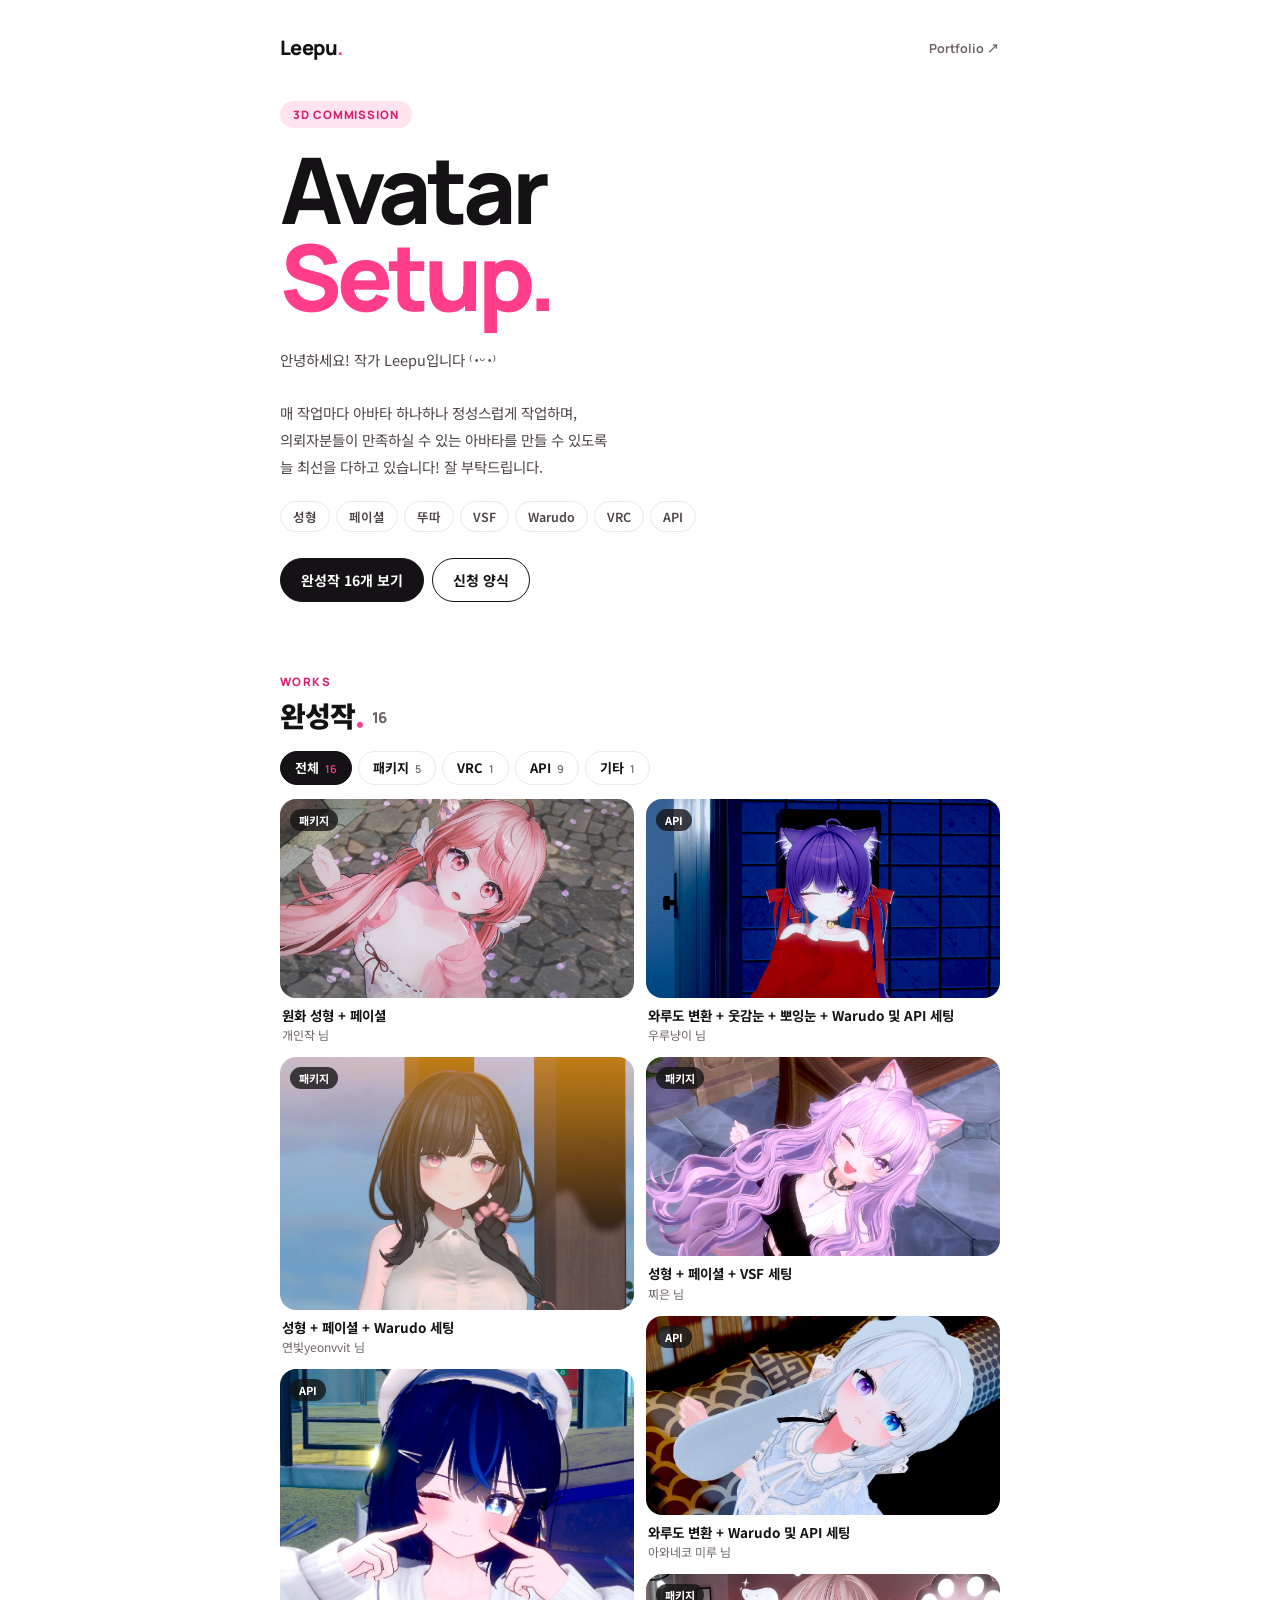
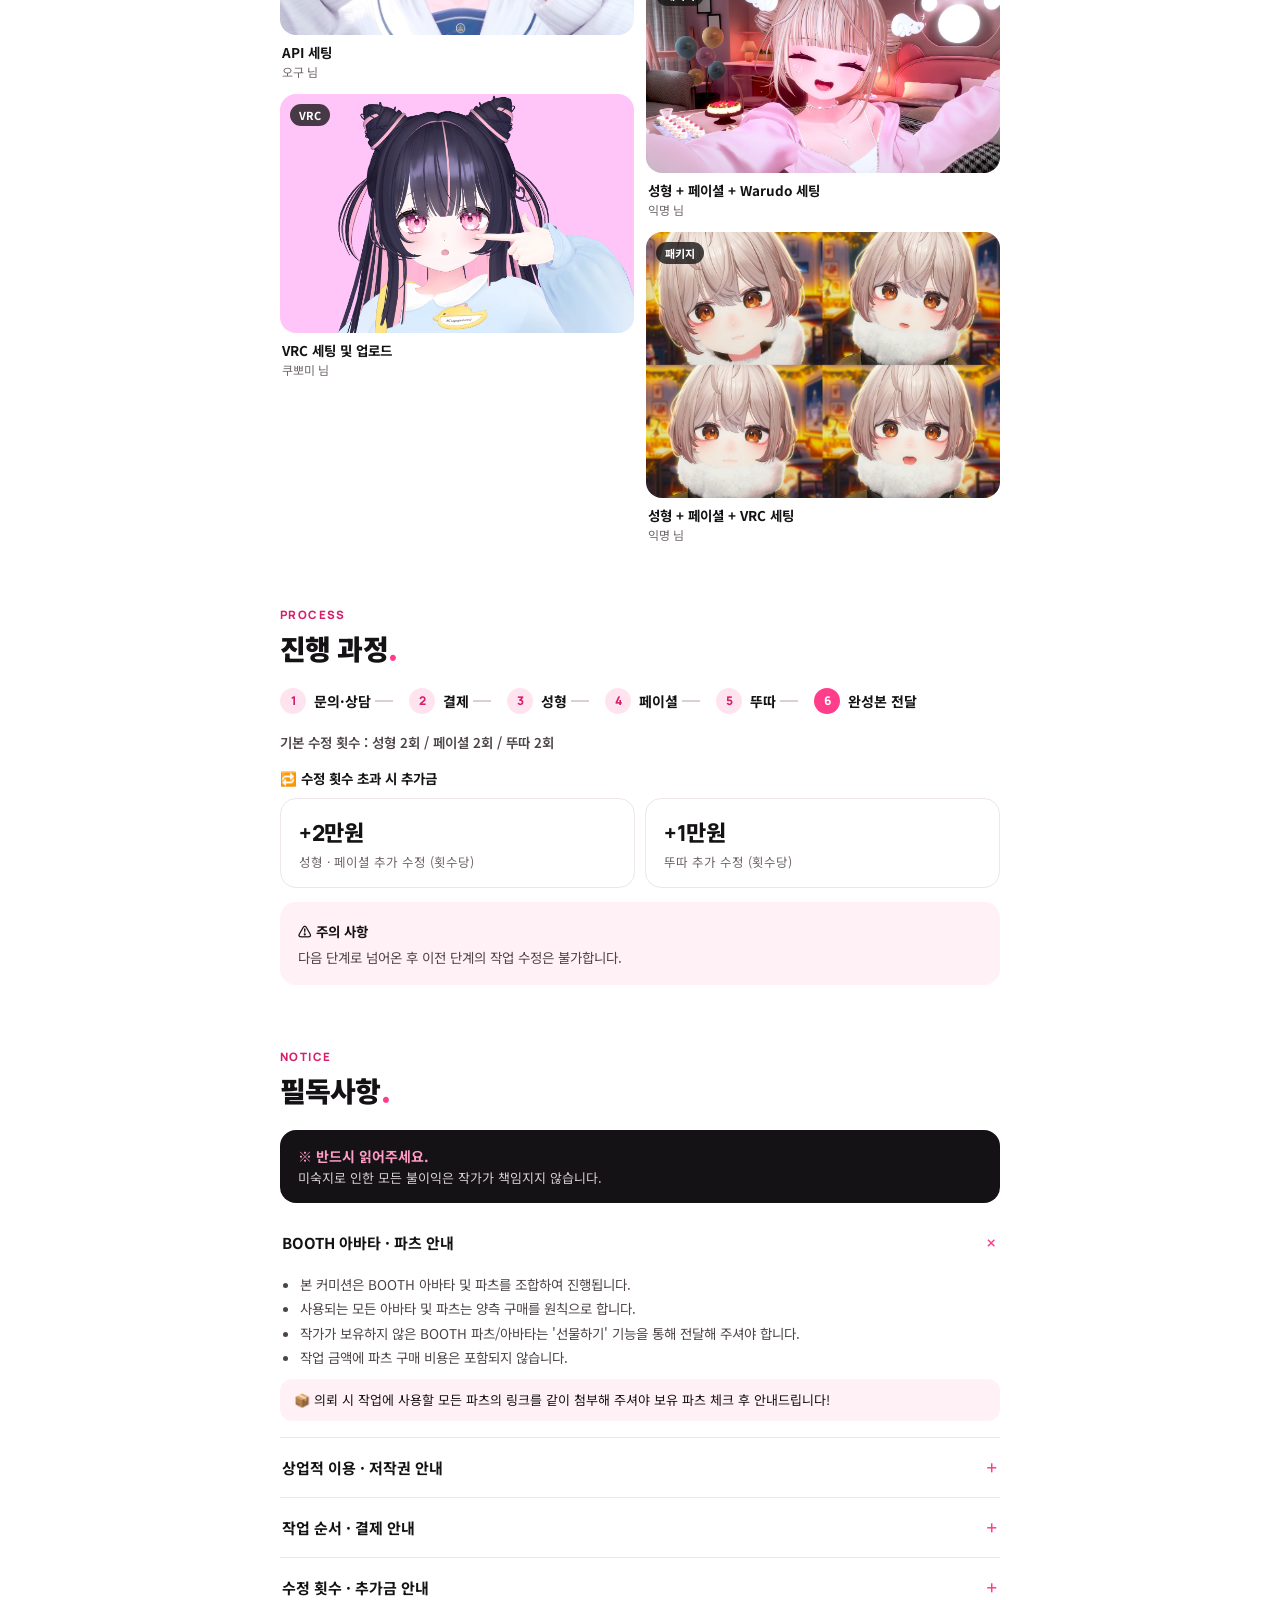
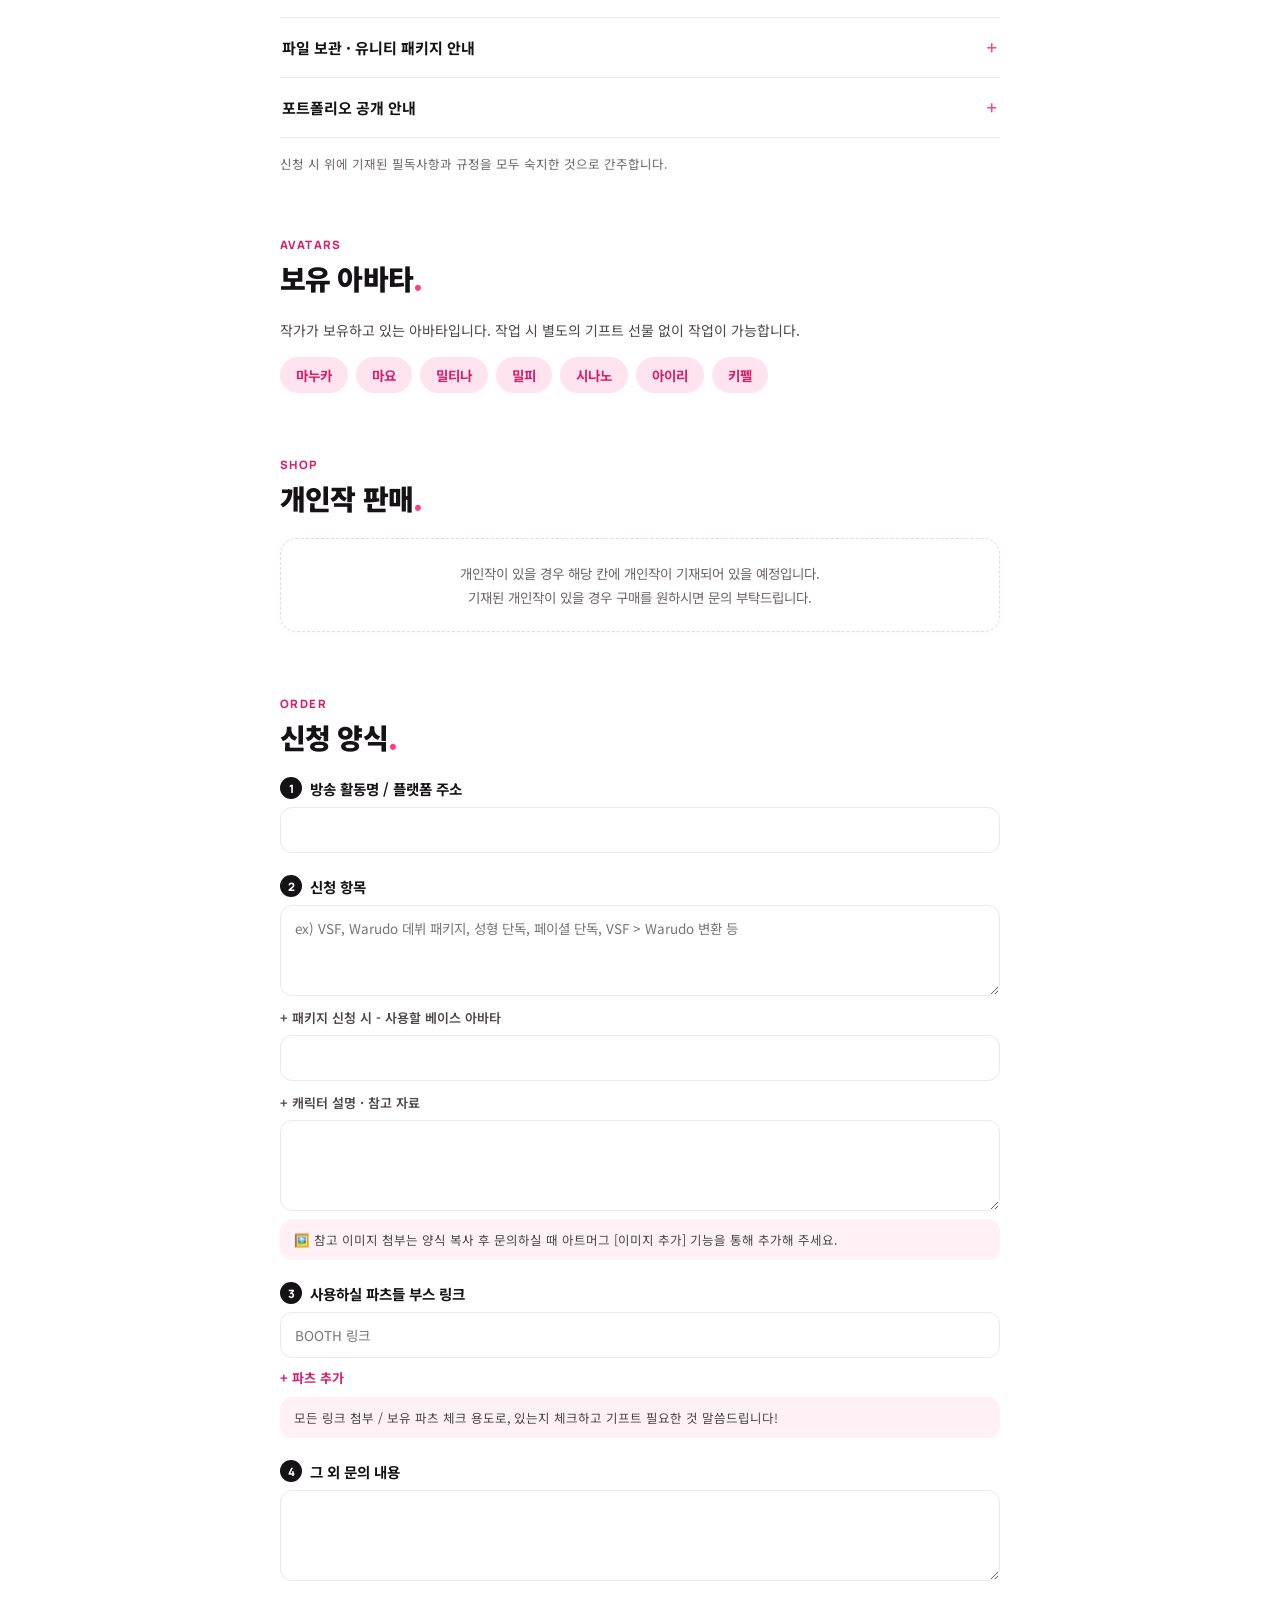
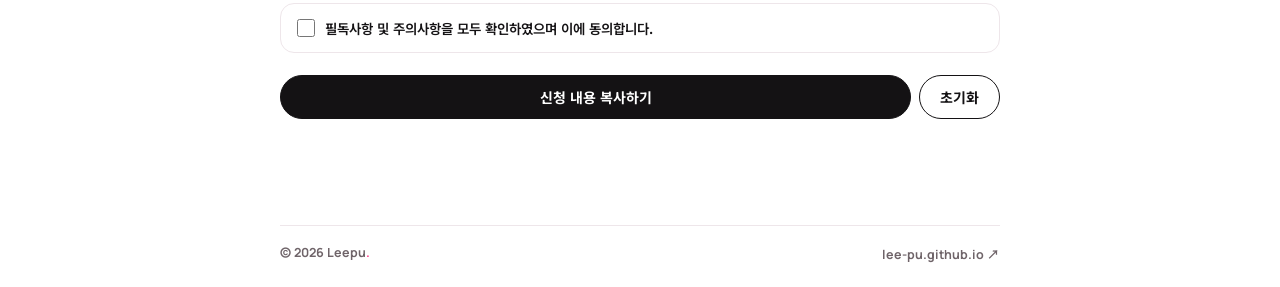
==== artmug/3d/index.html @ 81ad63f6 "ArtMug commission pages (3D, Cinemachine) Co-Authored-By: Claude Opus 5.5 <noreply@anthropic.com> Cl" ====
<!doctype html>
<html lang="ko">
<head>
<meta charset="utf-8">
<meta name="viewport" content="width=device-width, initial-scale=1">
<title>Leepu 3D 커미션</title>
<meta name="robots" content="noindex">
<link rel="icon" href="/favicon.ico" sizes="any">
<link rel="preconnect" href="https://fonts.googleapis.com">
<link rel="preconnect" href="https://fonts.gstatic.com" crossorigin>
<link href="https://fonts.googleapis.com/css2?family=Manrope:wght@500;600;700;800&family=Noto+Sans+KR:wght@400;500;600;700;900&display=swap" rel="stylesheet">
<link rel="stylesheet" href="../artmug.css?v=dev">
</head>
<body data-page="3d">
<main id="app"></main>
<script src="../artmug.js?v=dev"></script>
</body>
</html>
---- artmug/artmug.css ----
:root {
  --ink: #141214;
  --pink: #ff3d8b;
  --pink-ink: #d61f6c;
  --blush: #ffe4ef;
  --blush-2: #fff1f6;
  --line: #eee6ea;
  --muted: #6f6469;
  --en: "Manrope", "Noto Sans KR", system-ui, sans-serif;
  --kr: "Noto Sans KR", "Manrope", system-ui, sans-serif;
  --ease: cubic-bezier(.2, .8, .2, 1);
}
* { box-sizing: border-box; }
html, body { margin: 0; background: #fff; color: var(--ink); }
body { font-family: var(--en); -webkit-font-smoothing: antialiased; overflow-x: hidden; }
#app { max-width: 760px; margin: 0 auto; padding: 28px 20px 24px; }
i { font-style: normal; color: var(--pink); }
button { font: inherit; color: inherit; }
img { display: block; max-width: 100%; }

.hero { padding: 6px 0 8px; }
.topline { display: flex; justify-content: space-between; align-items: center; }
.brand { font-weight: 800; font-size: 20px; letter-spacing: -.03em; }
.site { font-size: 12.5px; font-weight: 700; color: var(--muted); text-decoration: none; }
.site:hover { color: var(--pink-ink); }
.badge { display: inline-block; margin-top: 40px; padding: 6px 13px; border-radius: 999px; background: var(--blush); color: var(--pink-ink); font-size: 11.5px; font-weight: 800; letter-spacing: .08em; }
.hero h1 { margin: 18px 0 0; font-weight: 800; font-size: clamp(46px, 12.5vw, 92px); line-height: .95; letter-spacing: -.055em; }
.hero h1 span { display: block; padding-right: .08em; }
.hero h1 .pk { color: var(--pink); }
.greet { margin: 26px 0 0; font-family: var(--kr); font-size: 14.5px; line-height: 1.85; color: #4d4448; }
.tags { display: flex; flex-wrap: wrap; gap: 6px; margin-top: 20px; }
.tags span { padding: 5px 12px; border: 1px solid var(--line); border-radius: 999px; font-family: var(--kr); font-size: 12.5px; font-weight: 600; color: #4d4448; }
.cta { display: flex; flex-wrap: wrap; gap: 8px; margin-top: 26px; }

.btn { appearance: none; height: 44px; padding: 0 20px; border-radius: 999px; border: 1.5px solid var(--ink); background: #fff; font-family: var(--kr); font-size: 14px; font-weight: 700; cursor: pointer; transition: background .2s, color .2s, border-color .2s; }
.btn:hover { border-color: var(--pink); color: var(--pink-ink); }
.btn.dark { background: var(--ink); color: #fff; }
.btn.dark:hover { background: var(--pink); border-color: var(--pink); color: #fff; }

.sec { margin-top: 64px; scroll-margin-top: 16px; }
.sec-head { margin-bottom: 20px; }
.eyebrow { display: block; font-size: 11.5px; font-weight: 800; letter-spacing: .12em; color: var(--pink-ink); }
.sec h2 { margin: 6px 0 0; font-family: var(--kr); font-size: 28px; font-weight: 900; letter-spacing: -.03em; }
.sec h2 small { font-family: var(--en); font-size: 15px; font-weight: 800; color: var(--muted); vertical-align: 4px; }
.lead { margin: 0 0 14px; font-family: var(--kr); font-size: 14px; line-height: 1.75; color: #4d4448; }

.works .sec-head { margin-bottom: 16px; }
.vgrid { display: grid; grid-template-columns: repeat(3, minmax(0, 1fr)); gap: 12px; }
.vcard { appearance: none; border: 0; padding: 0; background: none; text-align: left; cursor: pointer; display: flex; flex-direction: column; gap: 8px; }
.vthumb { position: relative; display: block; aspect-ratio: 9 / 16; border-radius: 16px; overflow: hidden; background: var(--blush-2); }
.vthumb img { width: 100%; height: 100%; object-fit: cover; transition: transform .6s var(--ease); }
.vcard:hover .vthumb img { transform: scale(1.04); }
.vthumb iframe { width: 100%; height: 100%; border: 0; display: block; }
.play { position: absolute; left: 50%; top: 50%; width: 46px; height: 46px; margin: -23px 0 0 -23px; border-radius: 50%; background: rgba(255,255,255,.92); color: var(--ink); display: grid; place-items: center; font-size: 15px; padding-left: 3px; box-shadow: 0 8px 24px -8px rgba(0,0,0,.35); transition: transform .3s var(--ease), background .2s; }
.vcard:hover .play { transform: scale(1.08); background: var(--pink); color: #fff; }
.vcard.on .play { display: none; }
.vcap { display: block; padding: 0 2px; }
.vcap b, .pcap b { display: block; font-family: var(--kr); font-size: 13.5px; font-weight: 700; line-height: 1.35; overflow: hidden; text-overflow: ellipsis; white-space: nowrap; }
.vcap small, .pcap small { display: block; margin-top: 2px; font-family: var(--kr); font-size: 12px; color: var(--muted); overflow: hidden; text-overflow: ellipsis; white-space: nowrap; }
.more-hide { display: none; }
.more { display: flex; justify-content: center; margin-top: 20px; }

.tabs { display: flex; flex-wrap: wrap; gap: 6px; margin-bottom: 14px; }
.tabs button { appearance: none; height: 34px; padding: 0 14px; border-radius: 999px; border: 1px solid var(--line); background: #fff; font-family: var(--kr); font-size: 13px; font-weight: 700; cursor: pointer; }
.tabs button small { font-family: var(--en); font-weight: 600; color: var(--muted); margin-left: 2px; }
.tabs button[aria-pressed="true"] { background: var(--ink); border-color: var(--ink); color: #fff; }
.tabs button[aria-pressed="true"] small { color: var(--pink); }
.pgrid { columns: 2; column-gap: 12px; }
.pcard { break-inside: avoid; display: block; margin-bottom: 14px; text-decoration: none; color: var(--ink); }
.pcard[hidden] { display: none; }
.pimg { position: relative; display: block; border-radius: 16px; overflow: hidden; background: var(--blush-2); }
.pimg img { width: 100%; height: auto; transition: transform .6s var(--ease); }
a.pcard:hover .pimg img { transform: scale(1.03); }
.pimg em { position: absolute; left: 10px; top: 10px; padding: 3px 9px; border-radius: 999px; background: rgba(20,18,20,.78); color: #fff; font-style: normal; font-family: var(--kr); font-size: 11px; font-weight: 700; }
.pcap { display: block; padding: 8px 2px 0; }

.steps { list-style: none; margin: 0; padding: 0; display: flex; flex-wrap: wrap; gap: 10px 0; }
.steps li { display: flex; align-items: center; gap: 8px; font-family: var(--kr); font-size: 14px; }
.steps li + li::before { content: ""; width: 18px; height: 1.5px; background: #d9cfd4; margin: 0 8px 0 4px; }
.steps .n { width: 26px; height: 26px; border-radius: 50%; display: grid; place-items: center; background: var(--blush); color: var(--pink-ink); font-family: var(--en); font-size: 12px; font-weight: 800; }
.steps li:last-child .n { background: var(--pink); color: #fff; }
.steps b { font-weight: 700; }
.rev { margin: 18px 0 0; font-family: var(--kr); font-size: 13.5px; font-weight: 600; color: #4d4448; }
.fees { margin-top: 16px; display: grid; grid-template-columns: 1fr 1fr; gap: 10px; }
.fee-h { grid-column: 1 / -1; margin: 0; font-family: var(--kr); font-size: 13.5px; font-weight: 700; }
.fee { padding: 16px 18px; border: 1px solid var(--line); border-radius: 16px; }
.fee strong { display: block; font-size: 22px; font-weight: 800; letter-spacing: -.02em; }
.fee span { display: block; margin-top: 4px; font-family: var(--kr); font-size: 12.5px; color: var(--muted); }
.caution { margin-top: 14px; padding: 16px 18px; border-radius: 16px; background: var(--blush-2); font-family: var(--kr); }
.caution b { font-size: 13.5px; }
.caution p { margin: 4px 0 0; font-size: 13.5px; line-height: 1.7; color: #4d4448; }

.must { display: flex; flex-direction: column; gap: 2px; padding: 16px 18px; border-radius: 16px; background: var(--ink); color: #fff; font-family: var(--kr); margin-bottom: 10px; }
.must b { font-size: 14px; color: #ff9cc4; }
.must span { font-size: 13px; color: #d8cfd3; }
.acc { border-bottom: 1px solid var(--line); }
.acc summary { list-style: none; display: flex; justify-content: space-between; align-items: center; gap: 12px; padding: 16px 2px; cursor: pointer; font-family: var(--kr); font-size: 15px; font-weight: 700; }
.acc summary::-webkit-details-marker { display: none; }
.acc summary span { font-family: var(--en); font-size: 20px; font-weight: 500; color: var(--pink); transition: transform .3s var(--ease); }
.acc[open] summary span { transform: rotate(45deg); }
.acc ul { margin: 0; padding: 0 2px 16px 20px; font-family: var(--kr); font-size: 13.5px; line-height: 1.8; color: #4d4448; }
.acc-note { margin: -6px 0 16px; padding: 10px 14px; border-radius: 12px; background: var(--blush-2); font-family: var(--kr); font-size: 13px; line-height: 1.7; }
.foot-note { margin: 16px 0 0; font-family: var(--kr); font-size: 12.5px; color: var(--muted); }

.chips { display: flex; flex-wrap: wrap; gap: 8px; }
.chips span { padding: 8px 16px; border-radius: 999px; background: var(--blush); color: var(--pink-ink); font-family: var(--kr); font-size: 13.5px; font-weight: 700; }
.soon { padding: 22px; border: 1.5px dashed #ecd6df; border-radius: 16px; text-align: center; }
.soon p { margin: 0; font-family: var(--kr); font-size: 13.5px; line-height: 1.8; color: var(--muted); }

.form { display: flex; flex-direction: column; gap: 22px; }
.frow { display: flex; flex-direction: column; gap: 8px; }
.frow > label { display: flex; align-items: center; gap: 8px; font-family: var(--kr); font-size: 14.5px; font-weight: 700; }
.frow > label .n { width: 22px; height: 22px; border-radius: 50%; display: grid; place-items: center; background: var(--ink); color: #fff; font-family: var(--en); font-size: 11.5px; font-weight: 800; }
.frow > label.sub { font-size: 13px; font-weight: 600; color: #4d4448; margin-top: 4px; }
.in { width: 100%; padding: 12px 14px; border: 1.5px solid var(--line); border-radius: 12px; background: #fff; font-family: var(--kr); font-size: 13.5px; color: var(--ink); outline: none; transition: border-color .2s; }
textarea.in { resize: vertical; line-height: 1.6; }
.in:focus { border-color: var(--pink); }
.list { display: flex; flex-direction: column; gap: 6px; }
.add { appearance: none; align-self: flex-start; border: 0; background: none; padding: 2px 0; font-family: var(--kr); font-size: 13px; font-weight: 700; color: var(--pink-ink); cursor: pointer; }
.fnote { margin: 0; padding: 10px 14px; border-radius: 12px; background: var(--blush-2); font-family: var(--kr); font-size: 12.5px; line-height: 1.7; color: #4d4448; }
.agree { display: flex; align-items: flex-start; gap: 10px; padding: 14px 16px; border-radius: 14px; border: 1.5px solid var(--line); font-family: var(--kr); font-size: 13.5px; font-weight: 600; cursor: pointer; }
.agree input { width: 18px; height: 18px; margin: 1px 0 0; accent-color: var(--pink); flex: none; }
.agree.shake { animation: shake .4s; border-color: var(--pink); }
@keyframes shake { 25% { transform: translateX(-4px); } 75% { transform: translateX(4px); } }
.fbtns { display: flex; gap: 8px; }
.fbtns .btn.dark { flex: 1; }
.fmsg { margin: 0; min-height: 20px; font-family: var(--kr); font-size: 13px; font-weight: 600; }
.fmsg.ok { color: var(--pink-ink); }
.fmsg.warn { color: #b3261e; }

.foot { margin-top: 64px; padding-top: 18px; border-top: 1px solid var(--line); display: flex; justify-content: space-between; font-size: 12.5px; font-weight: 700; color: var(--muted); }
.foot a { color: var(--muted); text-decoration: none; }
.foot a:hover { color: var(--pink-ink); }
.err { font-family: var(--kr); text-align: center; color: var(--muted); padding: 40px 0; }

@media (max-width: 560px) {
  #app { padding: 22px 16px 20px; }
  .badge { margin-top: 30px; }
  .vgrid { grid-template-columns: repeat(2, minmax(0, 1fr)); gap: 10px; }
  .sec { margin-top: 52px; }
  .sec h2 { font-size: 24px; }
  .fees { grid-template-columns: 1fr; }
  .steps li { font-size: 13px; }
  .steps li + li::before { width: 10px; margin: 0 6px 0 2px; }
}
@media (prefers-reduced-motion: reduce) { * { transition: none !important; animation: none !important; } }
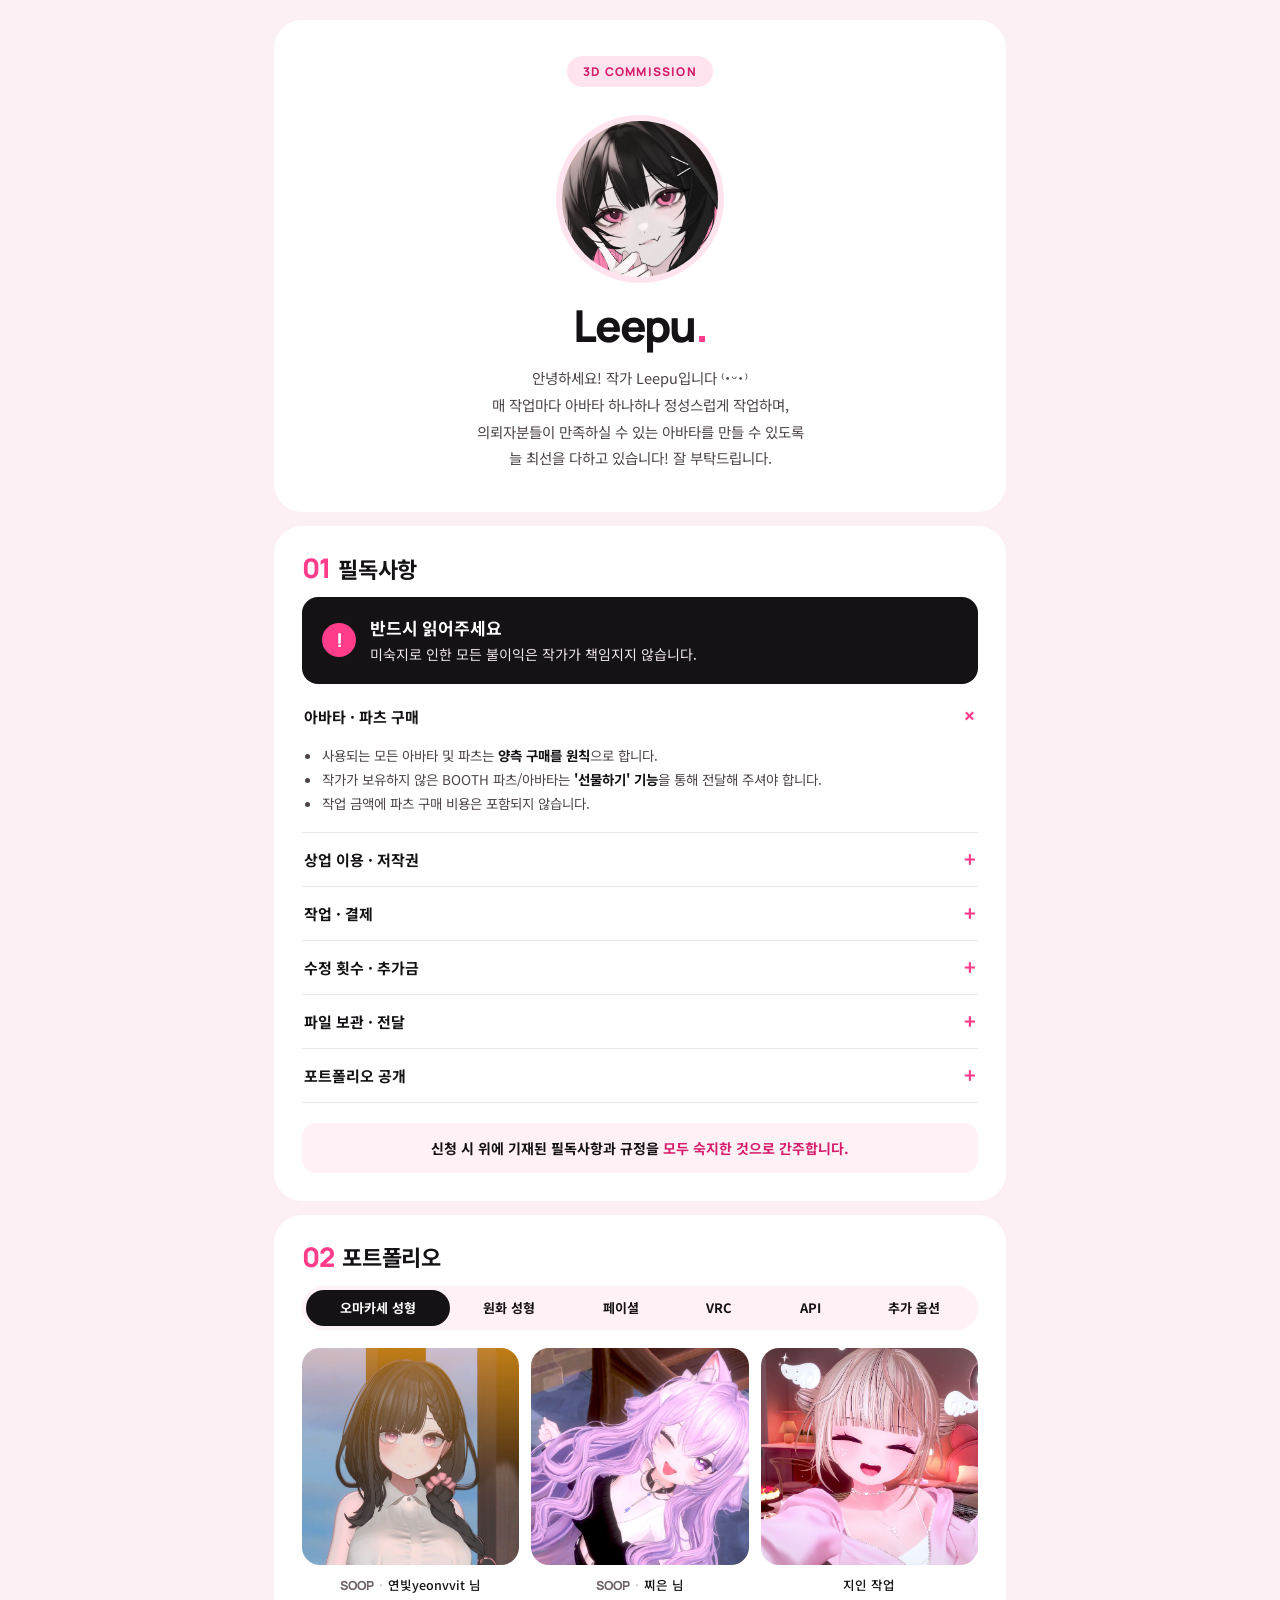
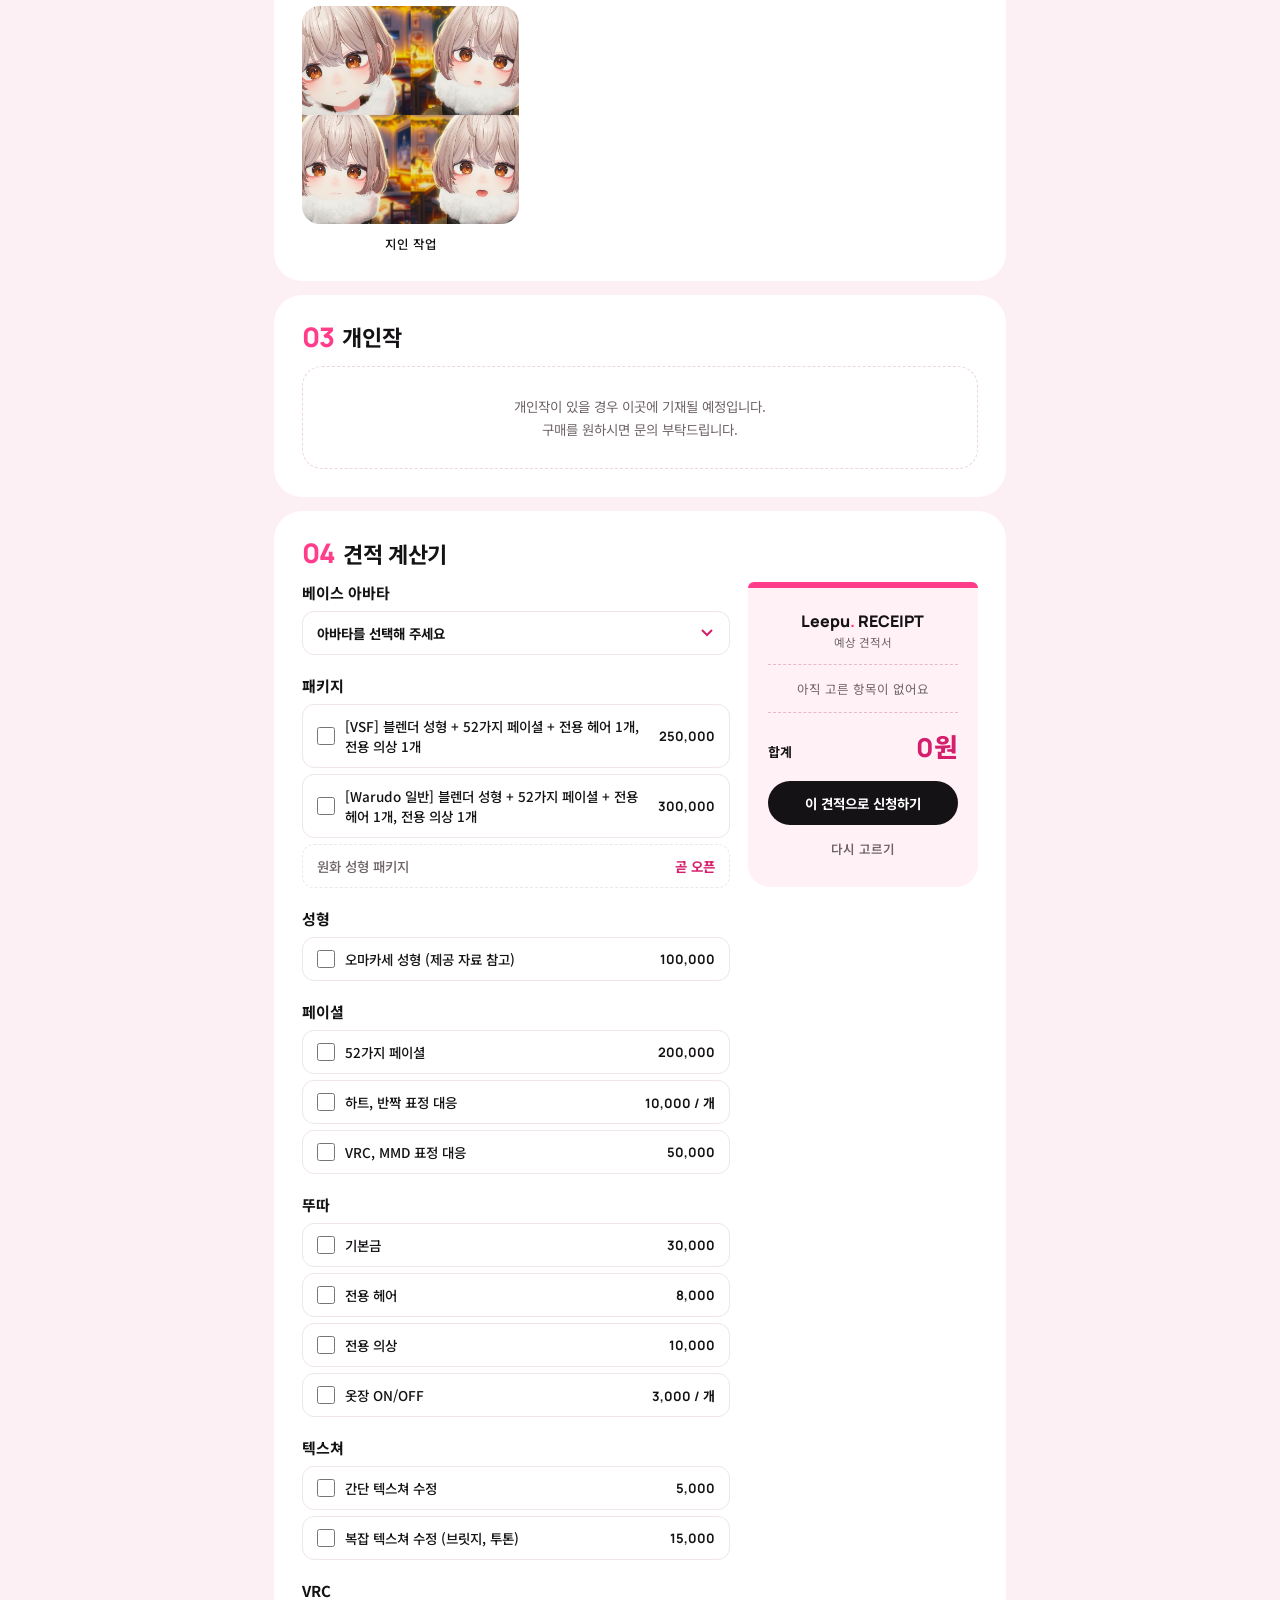
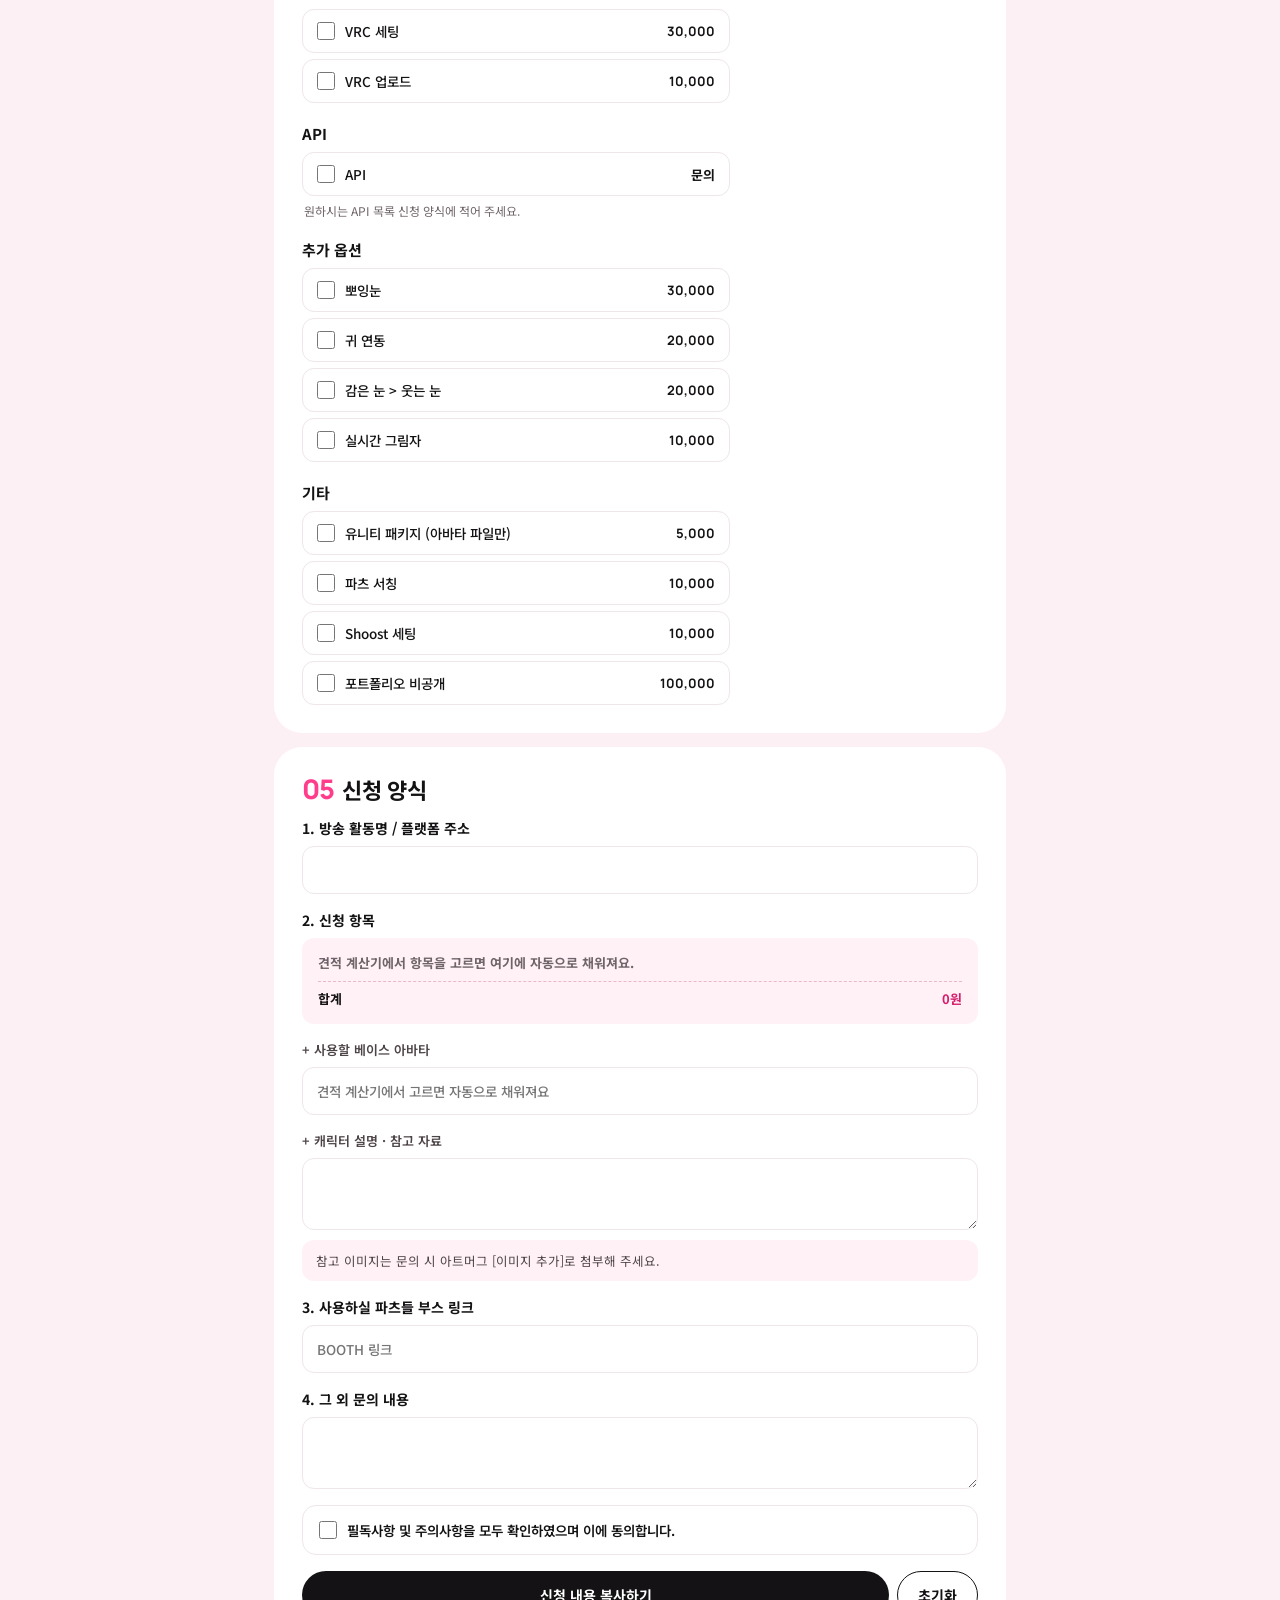
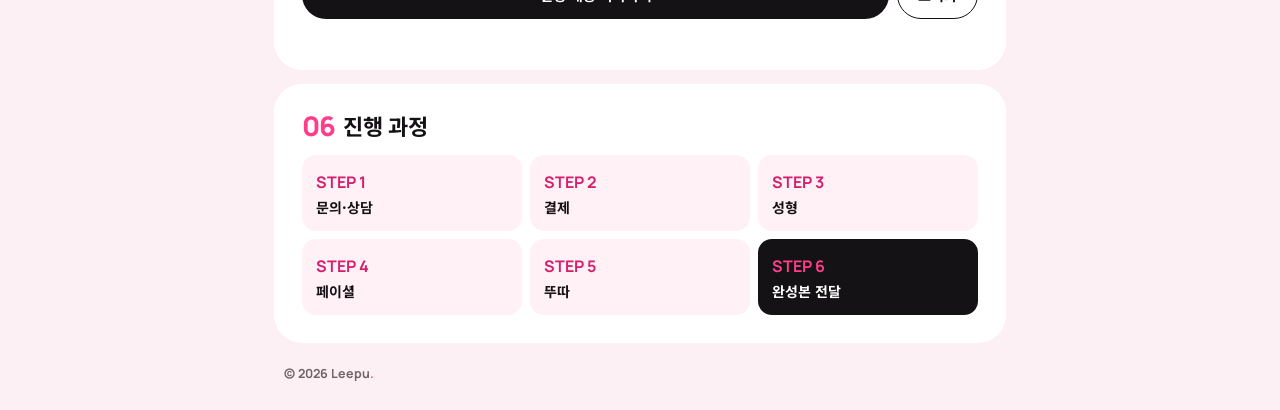
==== commit 6fb7a52b: "ArtMug commission pages (3D, Cinemachine) from design D Co-Authored-By: Claude Opus 5.5 <noreply@ant" ====
--- a/artmug/3d/index.html
+++ b/artmug/3d/index.html
@@ -5,7 +5,7 @@
 <meta name="viewport" content="width=device-width, initial-scale=1">
 <title>Leepu 3D 커미션</title>
 <meta name="robots" content="noindex">
-<link rel="icon" href="/favicon.ico" sizes="any">
+<link rel="icon" href="../../favicon.ico" sizes="any">
 <link rel="preconnect" href="https://fonts.googleapis.com">
 <link rel="preconnect" href="https://fonts.gstatic.com" crossorigin>
 <link href="https://fonts.googleapis.com/css2?family=Manrope:wght@500;600;700;800&family=Noto+Sans+KR:wght@400;500;600;700;900&display=swap" rel="stylesheet">
--- a/artmug/artmug.css
+++ b/artmug/artmug.css
@@ -1,146 +1,148 @@
-:root {
-  --ink: #141214;
-  --pink: #ff3d8b;
-  --pink-ink: #d61f6c;
-  --blush: #ffe4ef;
-  --blush-2: #fff1f6;
-  --line: #eee6ea;
-  --muted: #6f6469;
-  --en: "Manrope", "Noto Sans KR", system-ui, sans-serif;
-  --kr: "Noto Sans KR", "Manrope", system-ui, sans-serif;
-  --ease: cubic-bezier(.2, .8, .2, 1);
+:root{--ink:#141214;--pink:#ff3d8b;--pink-ink:#d61f6c;--blush:#ffe4ef;--blush2:#fff1f6;--bg:#fdf0f5;--line:#eee6ea;--muted:#6f6469;--body:#4d4448;--kr:'Noto Sans KR',system-ui,sans-serif;--en:'Manrope','Noto Sans KR',system-ui,sans-serif}
+*{box-sizing:border-box}
+html{-webkit-text-size-adjust:100%}
+body{margin:0;background:var(--bg);color:var(--ink);font-family:var(--en);-webkit-font-smoothing:antialiased;word-break:keep-all;overflow-wrap:break-word}
+a{color:inherit}
+button{font:inherit;color:inherit}
+img{display:block;max-width:100%}
+.wrap{max-width:760px;margin:0 auto;padding:20px 14px 28px;display:flex;flex-direction:column;gap:14px}
+.panel{width:100%;min-width:0;padding:28px;border-radius:28px;background:#fff}
+.sec-h{margin:0;display:flex;align-items:center;gap:8px;line-height:1}
+.sec-h .no{font-size:27px;font-weight:800;color:var(--pink);letter-spacing:-.03em}
+.sec-h .tt{font-family:var(--kr);font-size:22px;font-weight:700;letter-spacing:-.02em}
+.sec-body{margin-top:16px}
+
+.hero{padding:36px 28px 40px;text-align:center}
+.badge{display:inline-block;padding:7px 16px;border-radius:999px;background:var(--blush);color:var(--pink-ink);font-size:12px;font-weight:800;letter-spacing:.1em}
+.avatar{width:168px;height:168px;margin:28px auto 0;border-radius:50%;object-fit:cover;border:6px solid var(--blush);background:var(--blush2)}
+.logo{margin-top:20px;font-weight:800;font-size:44px;letter-spacing:-.045em;line-height:1}
+.logo i,.foot i{font-style:normal;color:var(--pink)}
+.greet{margin:18px auto 0;font-family:var(--kr);font-size:14.5px;line-height:1.85;color:var(--body)}
+
+.must{display:flex;align-items:center;gap:14px;padding:18px 20px;border-radius:16px;background:var(--ink);color:#fff;font-family:var(--kr)}
+.must .ic{flex:none;display:grid;place-items:center;width:34px;height:34px;border-radius:50%;background:var(--pink);font:800 19px var(--en)}
+.must b{display:block;font-size:17px;font-weight:700;letter-spacing:-.01em}
+.must span.t{display:block;margin-top:3px;font-size:14px;line-height:1.6;color:#f1e6eb}
+.acc-list{margin-top:6px;font-family:var(--kr)}
+.acc{border-bottom:1px solid var(--line)}
+.acc summary{display:flex;justify-content:space-between;align-items:center;padding:16px 2px;font-weight:700;font-size:15px;list-style:none;cursor:pointer}
+.acc summary::-webkit-details-marker{display:none}
+.acc summary .plus{color:var(--pink);font-size:20px;line-height:1;transition:transform .25s}
+.acc[open] summary .plus{transform:rotate(45deg)}
+.acc ul{margin:0;padding:0 2px 16px 20px;font-size:13.5px;line-height:1.8;color:var(--body)}
+.acc li b,.end b{font-weight:700;color:var(--ink)}
+.end{margin:20px 0 0;padding:14px 18px;border-radius:14px;background:var(--blush2);font-family:var(--kr);font-size:14px;font-weight:700;line-height:1.6;text-align:center}
+.end b{color:var(--pink-ink)}
+
+.tabs{position:relative;display:flex;padding:4px;border-radius:999px;background:var(--blush2);overflow-x:auto;scrollbar-width:none}
+.tabs::-webkit-scrollbar{display:none}
+.tabs .pill{position:absolute;top:4px;bottom:4px;left:0;width:0;border-radius:999px;background:var(--ink);transition:transform .45s cubic-bezier(.34,1.4,.5,1),width .45s cubic-bezier(.34,1.4,.5,1)}
+.tab{position:relative;z-index:1;flex:1 0 auto;height:36px;padding:0 12px;border:0;border-radius:999px;background:none;font:700 13px var(--kr);white-space:nowrap;cursor:pointer;transition:color .3s}
+.tab[aria-pressed="true"]{color:#fff}
+.grid{display:grid;grid-template-columns:repeat(3,minmax(0,1fr));gap:12px;margin-top:18px}
+.grid.cine{grid-template-columns:repeat(4,minmax(0,1fr));margin-top:16px}
+.card{min-width:0}
+.media{position:relative;border-radius:18px;overflow:hidden;background:var(--blush2);aspect-ratio:1/1}
+.cine .media{border-radius:16px;aspect-ratio:9/16}
+.media img,.media video{width:100%;height:100%;object-fit:cover;transition:transform .5s}
+.card:hover .media img{transform:scale(1.04)}
+.media iframe{position:absolute;inset:0;width:100%;height:100%;border:0}
+.play{position:absolute;inset:0;display:grid;place-items:center;border:0;background:rgba(20,18,20,.15);cursor:pointer}
+.play span{display:grid;place-items:center;width:52px;height:52px;padding-left:4px;border-radius:50%;background:rgba(255,255,255,.92);color:var(--pink);font-size:19px}
+.cine .play span{width:46px;height:46px;font-size:17px}
+.cap{padding:10px 2px 0;text-align:center;font-family:var(--kr);font-size:12.5px;font-weight:500;white-space:nowrap;overflow:hidden;text-overflow:ellipsis}
+.cap .pf{font-family:var(--en);font-weight:800;letter-spacing:-.01em;color:var(--muted)}
+.cap .dot{margin:0 5px;color:#c9bcc2}
+.cap2{text-align:center;font-family:var(--kr);font-size:11.5px;color:var(--muted);white-space:nowrap;overflow:hidden;text-overflow:ellipsis}
+.more{margin-top:16px;text-align:center}
+.btn-line{height:42px;padding:0 22px;border:1.5px solid var(--ink);border-radius:999px;background:#fff;font:700 13.5px var(--kr);cursor:pointer}
+.btn-line:hover{background:var(--ink);color:#fff}
+.empty{padding:28px 20px;border-radius:20px;border:1.5px dashed #ecd6df;text-align:center;font-family:var(--kr);font-size:13.5px;line-height:1.7;color:var(--muted)}
+
+.est{display:flex;flex-wrap:wrap;gap:18px;align-items:flex-start}
+.est-l{flex:999 1 360px;min-width:0;display:flex;flex-direction:column;gap:20px}
+.g-h{margin-bottom:8px;font-family:var(--kr);font-size:15px;font-weight:700}
+.g-h.sub{margin-bottom:6px;font-size:13px;font-weight:600;color:var(--body)}
+.g-items{display:flex;flex-direction:column;gap:6px}
+.g-note{margin:6px 2px 0;font-family:var(--kr);font-size:12px;color:var(--muted)}
+.opt{display:flex;align-items:center;gap:10px;padding:11px 14px;border-radius:12px;border:1px solid var(--line);background:#fff;cursor:pointer;font:500 13.5px var(--kr)}
+.opt:hover{border-color:#ffb3cf}
+.opt.on{border-color:var(--pink);background:var(--blush2)}
+.opt input{width:18px;height:18px;margin:0;accent-color:var(--pink);flex:none}
+.opt .lb{flex:1;min-width:0}
+.opt .pr{font:700 13px var(--en);white-space:nowrap}
+.soon{display:flex;justify-content:space-between;gap:10px;padding:11px 14px;border-radius:12px;border:1.5px dashed var(--line);font:500 13.5px var(--kr);color:var(--muted)}
+.soon b{color:var(--pink-ink)}
+.qty{display:flex;align-items:center;justify-content:flex-end;gap:8px;font:500 12.5px var(--kr);color:var(--muted)}
+.qty button{width:30px;height:30px;border-radius:50%;border:1px solid var(--line);background:#fff;cursor:pointer}
+.qty b{min-width:18px;text-align:center;color:var(--ink)}
+.in{width:100%;padding:13px 14px;border:1.5px solid var(--line);border-radius:12px;font:500 13.5px var(--kr);color:var(--ink);background:#fff}
+.in:focus{outline:none;border-color:var(--pink)}
+textarea.in{resize:vertical;min-height:72px}
+.sel{appearance:none;-webkit-appearance:none;cursor:pointer;padding-right:40px;font-weight:700;background:#fff url("data:image/svg+xml,%3Csvg xmlns='http://www.w3.org/2000/svg' width='12' height='8'%3E%3Cpath d='M1 1l5 5 5-5' fill='none' stroke='%23d61f6c' stroke-width='2'/%3E%3C/svg%3E") no-repeat right 16px center}
+.receipt{flex:1 1 230px;min-width:0;position:sticky;top:16px;padding:22px 20px;border-radius:6px 6px 22px 22px;background:var(--blush2);border-top:6px solid var(--pink);font-family:var(--kr)}
+.rc-t{text-align:center;font:800 16px var(--en)}
+.rc-t i{font-style:normal;color:var(--pink)}
+.rc-s{text-align:center;font-size:11.5px;color:var(--muted);margin-top:2px}
+.rc-hr{margin:14px 0;border-top:1.5px dashed #e8b9cc}
+.rc-empty{margin:0;font-size:12.5px;color:var(--muted);text-align:center}
+.rc-list{display:flex;flex-direction:column;gap:8px}
+.rc-row{display:flex;justify-content:space-between;gap:10px;font-size:12.5px}
+.rc-row span:last-child{white-space:nowrap;font:700 12.5px var(--en)}
+.rc-total{display:flex;justify-content:space-between;align-items:baseline}
+.rc-total span:first-child{font-size:13px;font-weight:700}
+.rc-total span:last-child{font:800 26px var(--en);color:var(--pink-ink)}
+.btn-dark{display:flex;align-items:center;justify-content:center;width:100%;height:44px;margin-top:16px;border:0;border-radius:999px;background:var(--ink);color:#fff;font:700 13.5px var(--kr);cursor:pointer}
+.btn-text{display:block;width:100%;margin-top:6px;height:34px;border:0;background:none;color:var(--muted);font:600 12.5px var(--kr);cursor:pointer}
+
+.form{display:flex;flex-direction:column;gap:16px;font-family:var(--kr)}
+.fl{display:flex;flex-direction:column;gap:8px;font-size:14px;font-weight:700}
+.fl.sub{font-size:13px;font-weight:600;color:var(--body)}
+.fnote{margin:-6px 0 0;padding:10px 14px;border-radius:12px;background:var(--blush2);font-size:12.5px;line-height:1.7;color:var(--body)}
+.picked{padding:14px 16px;border-radius:12px;background:var(--blush2);font-size:13px;line-height:1.7}
+.picked .hint{color:var(--muted)}
+.picked .row{display:flex;justify-content:space-between;gap:10px}
+.picked .row span:last-child{white-space:nowrap;font:700 13px var(--en)}
+.picked .sum{display:flex;justify-content:space-between;margin-top:6px;padding-top:6px;border-top:1px dashed #e8b9cc;font-weight:700}
+.picked .sum span:last-child{color:var(--pink-ink)}
+.choose{display:flex;flex-direction:column;gap:14px}
+.choose-total{display:flex;justify-content:space-between;align-items:baseline;padding:14px 16px;border-radius:12px;background:var(--blush2)}
+.choose-total span:first-child{font-size:13px;font-weight:700}
+.choose-total span:last-child{font:800 20px var(--en);color:var(--pink-ink)}
+.agree{display:flex;gap:10px;align-items:center;padding:14px 16px;border-radius:14px;border:1.5px solid var(--line);font-size:13.5px;font-weight:600;cursor:pointer}
+.agree input{width:18px;height:18px;margin:0;accent-color:var(--pink);flex:none}
+.agree.shake{animation:shake .4s}
+@keyframes shake{25%{transform:translateX(-5px)}75%{transform:translateX(5px)}}
+.fbtns{display:flex;gap:8px}
+.fbtns .go{flex:1;height:48px;border:0;border-radius:999px;background:var(--ink);color:#fff;font:700 14px var(--kr);cursor:pointer}
+.fbtns .rs{height:48px;padding:0 20px;border:1.5px solid var(--ink);border-radius:999px;background:#fff;font:700 14px var(--kr);cursor:pointer}
+.fmsg{margin:-6px 0 0;min-height:1em;font-size:13px;font-weight:600;text-align:center}
+.fmsg.ok{color:var(--pink-ink)}
+.fmsg.warn{color:#c2410c}
+
+.steps{list-style:none;margin:0;padding:0;display:grid;grid-template-columns:repeat(3,minmax(0,1fr));gap:8px;font-family:var(--kr)}
+.steps li{padding:14px;border-radius:14px;background:var(--blush2)}
+.steps li b{font-family:var(--en);color:var(--pink-ink)}
+.steps li div{margin-top:4px;font-weight:700;font-size:14px}
+.steps li:last-child{background:var(--ink);color:#fff}
+.steps li:last-child b{color:var(--pink)}
+.foot{padding:8px 10px 0;font-size:12.5px;font-weight:700;color:var(--muted)}
+.err{padding:40px 20px;text-align:center;font-family:var(--kr);color:var(--muted)}
+
+@media (max-width:600px){
+  .wrap{padding:12px 10px 20px;gap:10px}
+  .panel{padding:22px 18px;border-radius:22px}
+  .hero{padding:30px 18px 32px}
+  .avatar{width:132px;height:132px;margin-top:22px}
+  .logo{font-size:38px}
+  .greet{font-size:13.5px}
+  .greet br{display:none}
+  .grid{grid-template-columns:repeat(2,minmax(0,1fr));gap:10px}
+  .grid.cine{grid-template-columns:repeat(2,minmax(0,1fr))}
+  .steps{grid-template-columns:repeat(2,minmax(0,1fr))}
+  .receipt{position:static}
+  .must{padding:16px}
+  .must b{font-size:16px}
+  .must span.t{font-size:13px}
 }
-* { box-sizing: border-box; }
-html, body { margin: 0; background: #fff; color: var(--ink); }
-body { font-family: var(--en); -webkit-font-smoothing: antialiased; overflow-x: hidden; }
-#app { max-width: 760px; margin: 0 auto; padding: 28px 20px 24px; }
-i { font-style: normal; color: var(--pink); }
-button { font: inherit; color: inherit; }
-img { display: block; max-width: 100%; }
-
-.hero { padding: 6px 0 8px; }
-.topline { display: flex; justify-content: space-between; align-items: center; }
-.brand { font-weight: 800; font-size: 20px; letter-spacing: -.03em; }
-.site { font-size: 12.5px; font-weight: 700; color: var(--muted); text-decoration: none; }
-.site:hover { color: var(--pink-ink); }
-.badge { display: inline-block; margin-top: 40px; padding: 6px 13px; border-radius: 999px; background: var(--blush); color: var(--pink-ink); font-size: 11.5px; font-weight: 800; letter-spacing: .08em; }
-.hero h1 { margin: 18px 0 0; font-weight: 800; font-size: clamp(46px, 12.5vw, 92px); line-height: .95; letter-spacing: -.055em; }
-.hero h1 span { display: block; padding-right: .08em; }
-.hero h1 .pk { color: var(--pink); }
-.greet { margin: 26px 0 0; font-family: var(--kr); font-size: 14.5px; line-height: 1.85; color: #4d4448; }
-.tags { display: flex; flex-wrap: wrap; gap: 6px; margin-top: 20px; }
-.tags span { padding: 5px 12px; border: 1px solid var(--line); border-radius: 999px; font-family: var(--kr); font-size: 12.5px; font-weight: 600; color: #4d4448; }
-.cta { display: flex; flex-wrap: wrap; gap: 8px; margin-top: 26px; }
-
-.btn { appearance: none; height: 44px; padding: 0 20px; border-radius: 999px; border: 1.5px solid var(--ink); background: #fff; font-family: var(--kr); font-size: 14px; font-weight: 700; cursor: pointer; transition: background .2s, color .2s, border-color .2s; }
-.btn:hover { border-color: var(--pink); color: var(--pink-ink); }
-.btn.dark { background: var(--ink); color: #fff; }
-.btn.dark:hover { background: var(--pink); border-color: var(--pink); color: #fff; }
-
-.sec { margin-top: 64px; scroll-margin-top: 16px; }
-.sec-head { margin-bottom: 20px; }
-.eyebrow { display: block; font-size: 11.5px; font-weight: 800; letter-spacing: .12em; color: var(--pink-ink); }
-.sec h2 { margin: 6px 0 0; font-family: var(--kr); font-size: 28px; font-weight: 900; letter-spacing: -.03em; }
-.sec h2 small { font-family: var(--en); font-size: 15px; font-weight: 800; color: var(--muted); vertical-align: 4px; }
-.lead { margin: 0 0 14px; font-family: var(--kr); font-size: 14px; line-height: 1.75; color: #4d4448; }
-
-.works .sec-head { margin-bottom: 16px; }
-.vgrid { display: grid; grid-template-columns: repeat(3, minmax(0, 1fr)); gap: 12px; }
-.vcard { appearance: none; border: 0; padding: 0; background: none; text-align: left; cursor: pointer; display: flex; flex-direction: column; gap: 8px; }
-.vthumb { position: relative; display: block; aspect-ratio: 9 / 16; border-radius: 16px; overflow: hidden; background: var(--blush-2); }
-.vthumb img { width: 100%; height: 100%; object-fit: cover; transition: transform .6s var(--ease); }
-.vcard:hover .vthumb img { transform: scale(1.04); }
-.vthumb iframe { width: 100%; height: 100%; border: 0; display: block; }
-.play { position: absolute; left: 50%; top: 50%; width: 46px; height: 46px; margin: -23px 0 0 -23px; border-radius: 50%; background: rgba(255,255,255,.92); color: var(--ink); display: grid; place-items: center; font-size: 15px; padding-left: 3px; box-shadow: 0 8px 24px -8px rgba(0,0,0,.35); transition: transform .3s var(--ease), background .2s; }
-.vcard:hover .play { transform: scale(1.08); background: var(--pink); color: #fff; }
-.vcard.on .play { display: none; }
-.vcap { display: block; padding: 0 2px; }
-.vcap b, .pcap b { display: block; font-family: var(--kr); font-size: 13.5px; font-weight: 700; line-height: 1.35; overflow: hidden; text-overflow: ellipsis; white-space: nowrap; }
-.vcap small, .pcap small { display: block; margin-top: 2px; font-family: var(--kr); font-size: 12px; color: var(--muted); overflow: hidden; text-overflow: ellipsis; white-space: nowrap; }
-.more-hide { display: none; }
-.more { display: flex; justify-content: center; margin-top: 20px; }
-
-.tabs { display: flex; flex-wrap: wrap; gap: 6px; margin-bottom: 14px; }
-.tabs button { appearance: none; height: 34px; padding: 0 14px; border-radius: 999px; border: 1px solid var(--line); background: #fff; font-family: var(--kr); font-size: 13px; font-weight: 700; cursor: pointer; }
-.tabs button small { font-family: var(--en); font-weight: 600; color: var(--muted); margin-left: 2px; }
-.tabs button[aria-pressed="true"] { background: var(--ink); border-color: var(--ink); color: #fff; }
-.tabs button[aria-pressed="true"] small { color: var(--pink); }
-.pgrid { columns: 2; column-gap: 12px; }
-.pcard { break-inside: avoid; display: block; margin-bottom: 14px; text-decoration: none; color: var(--ink); }
-.pcard[hidden] { display: none; }
-.pimg { position: relative; display: block; border-radius: 16px; overflow: hidden; background: var(--blush-2); }
-.pimg img { width: 100%; height: auto; transition: transform .6s var(--ease); }
-a.pcard:hover .pimg img { transform: scale(1.03); }
-.pimg em { position: absolute; left: 10px; top: 10px; padding: 3px 9px; border-radius: 999px; background: rgba(20,18,20,.78); color: #fff; font-style: normal; font-family: var(--kr); font-size: 11px; font-weight: 700; }
-.pcap { display: block; padding: 8px 2px 0; }
-
-.steps { list-style: none; margin: 0; padding: 0; display: flex; flex-wrap: wrap; gap: 10px 0; }
-.steps li { display: flex; align-items: center; gap: 8px; font-family: var(--kr); font-size: 14px; }
-.steps li + li::before { content: ""; width: 18px; height: 1.5px; background: #d9cfd4; margin: 0 8px 0 4px; }
-.steps .n { width: 26px; height: 26px; border-radius: 50%; display: grid; place-items: center; background: var(--blush); color: var(--pink-ink); font-family: var(--en); font-size: 12px; font-weight: 800; }
-.steps li:last-child .n { background: var(--pink); color: #fff; }
-.steps b { font-weight: 700; }
-.rev { margin: 18px 0 0; font-family: var(--kr); font-size: 13.5px; font-weight: 600; color: #4d4448; }
-.fees { margin-top: 16px; display: grid; grid-template-columns: 1fr 1fr; gap: 10px; }
-.fee-h { grid-column: 1 / -1; margin: 0; font-family: var(--kr); font-size: 13.5px; font-weight: 700; }
-.fee { padding: 16px 18px; border: 1px solid var(--line); border-radius: 16px; }
-.fee strong { display: block; font-size: 22px; font-weight: 800; letter-spacing: -.02em; }
-.fee span { display: block; margin-top: 4px; font-family: var(--kr); font-size: 12.5px; color: var(--muted); }
-.caution { margin-top: 14px; padding: 16px 18px; border-radius: 16px; background: var(--blush-2); font-family: var(--kr); }
-.caution b { font-size: 13.5px; }
-.caution p { margin: 4px 0 0; font-size: 13.5px; line-height: 1.7; color: #4d4448; }
-
-.must { display: flex; flex-direction: column; gap: 2px; padding: 16px 18px; border-radius: 16px; background: var(--ink); color: #fff; font-family: var(--kr); margin-bottom: 10px; }
-.must b { font-size: 14px; color: #ff9cc4; }
-.must span { font-size: 13px; color: #d8cfd3; }
-.acc { border-bottom: 1px solid var(--line); }
-.acc summary { list-style: none; display: flex; justify-content: space-between; align-items: center; gap: 12px; padding: 16px 2px; cursor: pointer; font-family: var(--kr); font-size: 15px; font-weight: 700; }
-.acc summary::-webkit-details-marker { display: none; }
-.acc summary span { font-family: var(--en); font-size: 20px; font-weight: 500; color: var(--pink); transition: transform .3s var(--ease); }
-.acc[open] summary span { transform: rotate(45deg); }
-.acc ul { margin: 0; padding: 0 2px 16px 20px; font-family: var(--kr); font-size: 13.5px; line-height: 1.8; color: #4d4448; }
-.acc-note { margin: -6px 0 16px; padding: 10px 14px; border-radius: 12px; background: var(--blush-2); font-family: var(--kr); font-size: 13px; line-height: 1.7; }
-.foot-note { margin: 16px 0 0; font-family: var(--kr); font-size: 12.5px; color: var(--muted); }
-
-.chips { display: flex; flex-wrap: wrap; gap: 8px; }
-.chips span { padding: 8px 16px; border-radius: 999px; background: var(--blush); color: var(--pink-ink); font-family: var(--kr); font-size: 13.5px; font-weight: 700; }
-.soon { padding: 22px; border: 1.5px dashed #ecd6df; border-radius: 16px; text-align: center; }
-.soon p { margin: 0; font-family: var(--kr); font-size: 13.5px; line-height: 1.8; color: var(--muted); }
-
-.form { display: flex; flex-direction: column; gap: 22px; }
-.frow { display: flex; flex-direction: column; gap: 8px; }
-.frow > label { display: flex; align-items: center; gap: 8px; font-family: var(--kr); font-size: 14.5px; font-weight: 700; }
-.frow > label .n { width: 22px; height: 22px; border-radius: 50%; display: grid; place-items: center; background: var(--ink); color: #fff; font-family: var(--en); font-size: 11.5px; font-weight: 800; }
-.frow > label.sub { font-size: 13px; font-weight: 600; color: #4d4448; margin-top: 4px; }
-.in { width: 100%; padding: 12px 14px; border: 1.5px solid var(--line); border-radius: 12px; background: #fff; font-family: var(--kr); font-size: 13.5px; color: var(--ink); outline: none; transition: border-color .2s; }
-textarea.in { resize: vertical; line-height: 1.6; }
-.in:focus { border-color: var(--pink); }
-.list { display: flex; flex-direction: column; gap: 6px; }
-.add { appearance: none; align-self: flex-start; border: 0; background: none; padding: 2px 0; font-family: var(--kr); font-size: 13px; font-weight: 700; color: var(--pink-ink); cursor: pointer; }
-.fnote { margin: 0; padding: 10px 14px; border-radius: 12px; background: var(--blush-2); font-family: var(--kr); font-size: 12.5px; line-height: 1.7; color: #4d4448; }
-.agree { display: flex; align-items: flex-start; gap: 10px; padding: 14px 16px; border-radius: 14px; border: 1.5px solid var(--line); font-family: var(--kr); font-size: 13.5px; font-weight: 600; cursor: pointer; }
-.agree input { width: 18px; height: 18px; margin: 1px 0 0; accent-color: var(--pink); flex: none; }
-.agree.shake { animation: shake .4s; border-color: var(--pink); }
-@keyframes shake { 25% { transform: translateX(-4px); } 75% { transform: translateX(4px); } }
-.fbtns { display: flex; gap: 8px; }
-.fbtns .btn.dark { flex: 1; }
-.fmsg { margin: 0; min-height: 20px; font-family: var(--kr); font-size: 13px; font-weight: 600; }
-.fmsg.ok { color: var(--pink-ink); }
-.fmsg.warn { color: #b3261e; }
-
-.foot { margin-top: 64px; padding-top: 18px; border-top: 1px solid var(--line); display: flex; justify-content: space-between; font-size: 12.5px; font-weight: 700; color: var(--muted); }
-.foot a { color: var(--muted); text-decoration: none; }
-.foot a:hover { color: var(--pink-ink); }
-.err { font-family: var(--kr); text-align: center; color: var(--muted); padding: 40px 0; }
-
-@media (max-width: 560px) {
-  #app { padding: 22px 16px 20px; }
-  .badge { margin-top: 30px; }
-  .vgrid { grid-template-columns: repeat(2, minmax(0, 1fr)); gap: 10px; }
-  .sec { margin-top: 52px; }
-  .sec h2 { font-size: 24px; }
-  .fees { grid-template-columns: 1fr; }
-  .steps li { font-size: 13px; }
-  .steps li + li::before { width: 10px; margin: 0 6px 0 2px; }
-}
-@media (prefers-reduced-motion: reduce) { * { transition: none !important; animation: none !important; } }
+@media (prefers-reduced-motion:reduce){*{transition:none!important;animation:none!important}}
